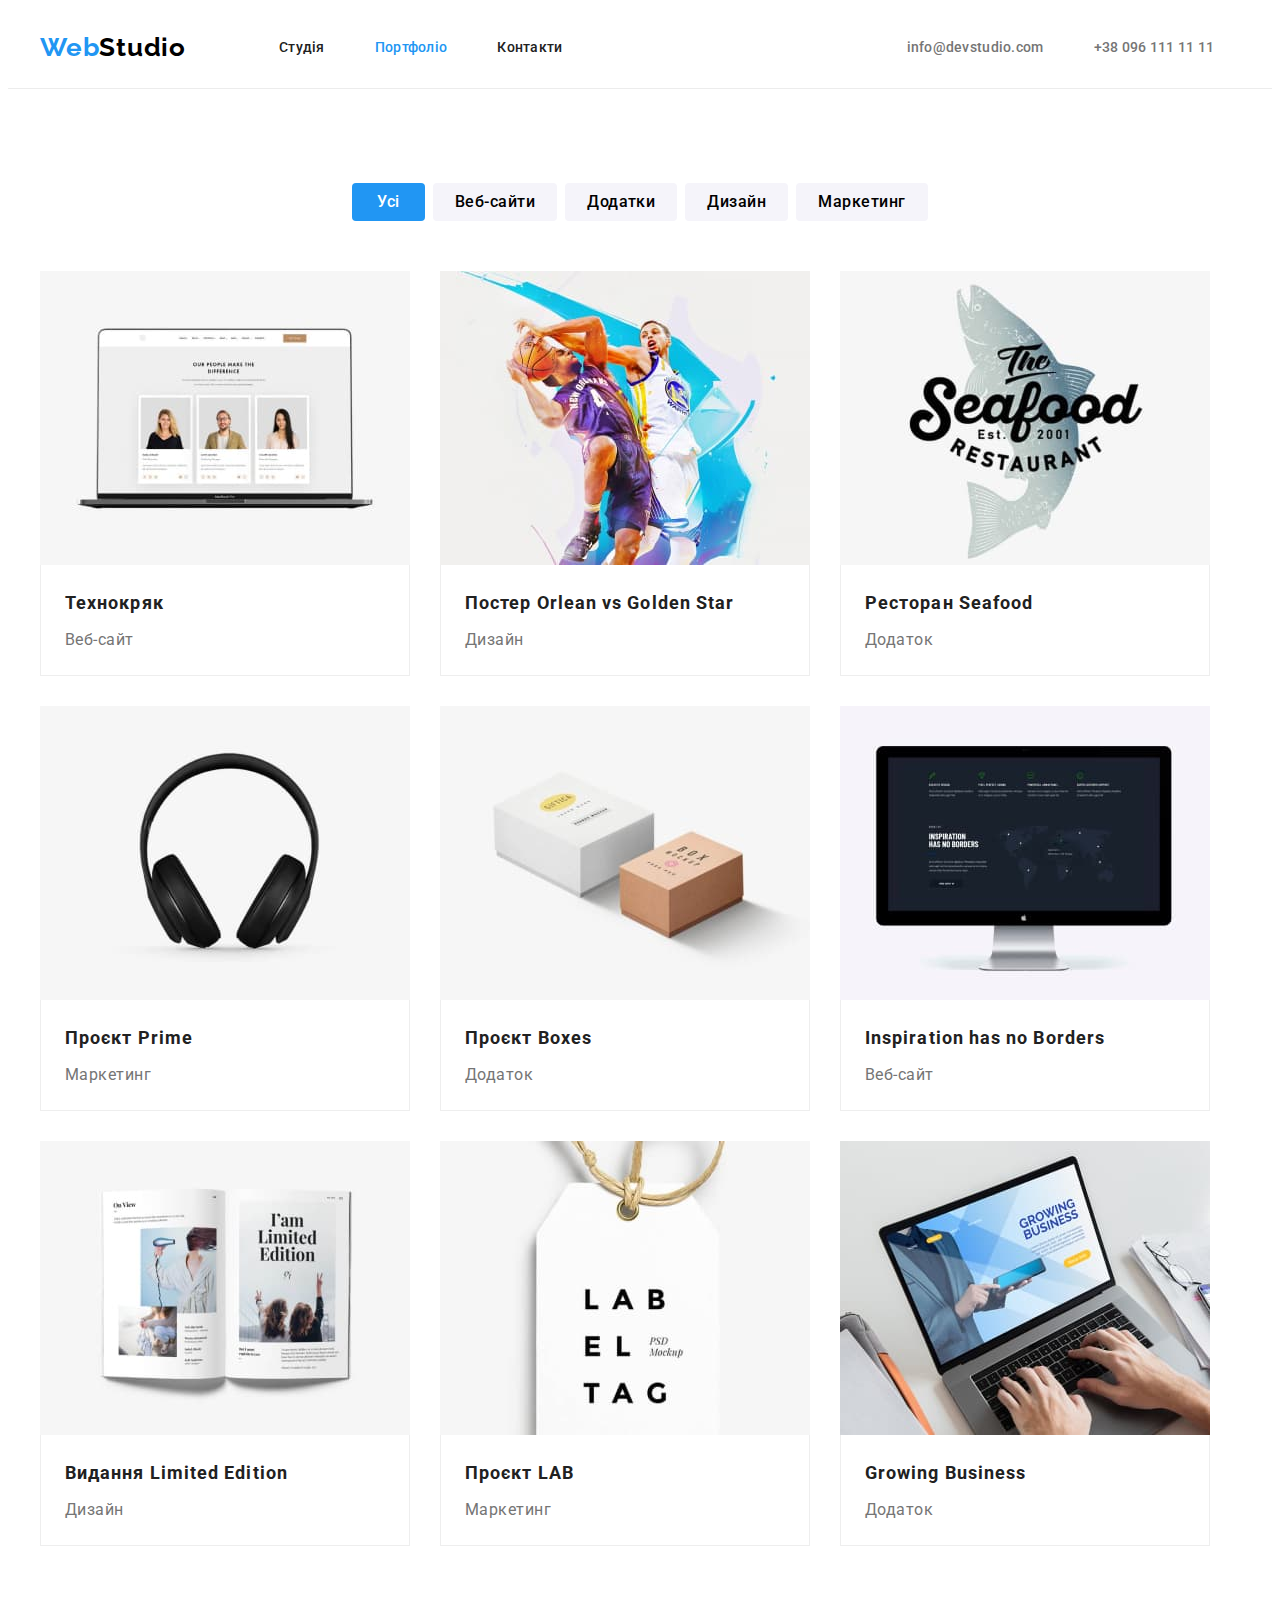
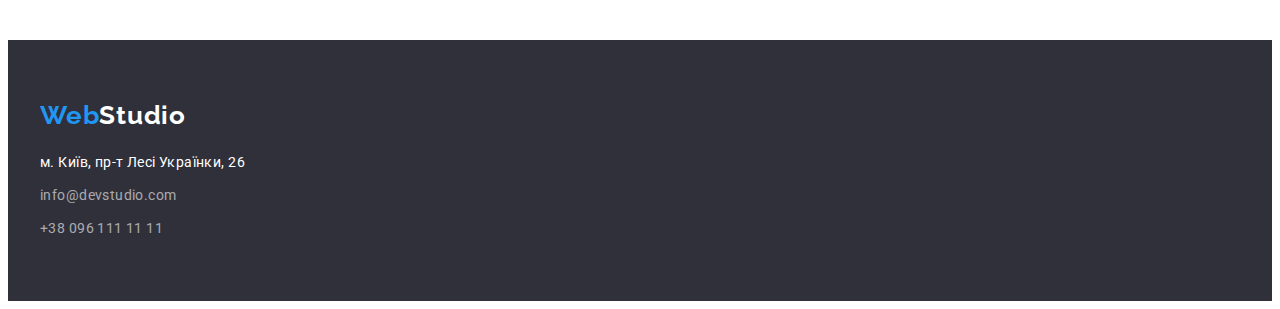
==== portfolio.html @ a52d56ad "first-file" ====
<!DOCTYPE html>
<html lang="uk">
  <head>
    <meta charset="UTF-8" />
    <meta http-equiv="X-UA-Compatible" content="IE=edge" />
    <meta name="viewport" content="width=device-width, initial-scale=1.0" />
    <title>Portfolio</title>
    <link rel="preconnect" href="https://fonts.googleapis.com" />
    <link rel="preconnect" href="https://fonts.gstatic.com" crossorigin />
    <link
      href="https://fonts.googleapis.com/css2?family=Raleway:wght@700&family=Roboto:wght@400;500;700;900&display=swap"
      rel="stylesheet"
    />
    <link
      rel="stylesheet"
      href="https://cdnjs.cloudflare.com/ajax/libs/modern-normalize/1.1.0/modern-normalize.min.css"
      integrity="sha512-wpPYUAdjBVSE4KJnH1VR1HeZfpl1ub8YT/NKx4PuQ5NmX2tKuGu6U/JRp5y+Y8XG2tV+wKQpNHVUX03MfMFn9Q=="
      crossorigin="anonymous"
      referrerpolicy="no-referrer"
    />
    <link rel="stylesheet" href="./css/styles.css" />
  </head>
  <body>
    <!--Header-->
    <header class="header">
      <div class="container navigation">
        <nav class="nav">
          <a class="header-logo" href="index.html"><span>Web</span>Studio</a>
          <ul class="header-nav list">
            <li class="item">
              <a class="header-item link" href="./index.html">Студія</a>
            </li>
            <li class="item">
              <a class="header-item link accent" href="./portfolio.html"
                >Портфоліо</a
              >
            </li>
            <li class="item">
              <a class="header-item link" href="">Контакти</a>
            </li>
          </ul>
        </nav>
        <ul class="header-list list">
          <li class="item">
            <a class="header-item-list link" href="mailto:info@devstudio.com"
              >info@devstudio.com</a
            >
          </li>
          <li class="item">
            <a class="header-item-list link" href="tel:+380961111111"
              >+38 096 111 11 11</a
            >
          </li>
        </ul>
      </div>
    </header>
    <!--Alinement-->
    <main>
      <section class="portfolio">
        <div class="container button">
          <h1 class="visually-hidden">Портфолио</h1>
          <ul class="button-list">
            <li class="btn-item">
              <button class="portfolio-btn fbtn" type="button">Усі</button>
            </li>
            <li class="btn-item">
              <button class="portfolio-btn" type="button">Веб-сайти</button>
            </li>
            <li class="btn-item">
              <button class="portfolio-btn" type="button">Додатки</button>
            </li>
            <li class="btn-item">
              <button class="portfolio-btn" type="button">Дизайн</button>
            </li>
            <li class="btn-item">
              <button class="portfolio-btn" type="button">Маркетинг</button>
            </li>
          </ul>
        </div>
        <div class="container">
          <ul class="portfolio-list">
            <li class="portfolio-item">
              <a class="portfolio-link" href="">
                <img src="./img/tehno.jpg" alt="макет веб-сайта" width="370" />
                <div class="link-text">
                  <h2 class="portfolio-title">Технокряк</h2>
                <p class="portfolio-text">Веб-сайт</p>
                </div>
              </a>
            </li>
            <li class="portfolio-item">
              <a class="portfolio-link" href="">
                <img
                  src="./img/poster.jpg"
                  alt="два баскетболісти"
                  width="370"
                />
                <div class="link-text">
                  <h2 class="portfolio-title">Постер Orlean vs Golden Star</h2>
                  <p class="portfolio-text">Дизайн</p></div>
              </a>
            </li>
            <li class="portfolio-item">
              <a class="portfolio-link" href="">
                <img
                  src="./img/seafood.jpg"
                  alt="логотип ресторана"
                  width="370"
                />
                <div class="link-text">
                  <h2 class="portfolio-title">Ресторан Seafood</h2>
                <p class="portfolio-text">Додаток</p>
                </div>
              </a>
            </li>
            <li class="portfolio-item">
              <a class="portfolio-link" href="">
                <img
                  src="./img/project-prime.jpg"
                  alt="навушники"
                  width="370"
                />
               <div class="link-text">
                <h2 class="portfolio-title">Проєкт Prime</h2>
                <p class="portfolio-text">Маркетинг</p>
               </div>
              </a>
            </li>
            <li class="portfolio-item">
              <a class="portfolio-link" href="">
                <img
                  src="./img/project-boxes.jpg"
                  alt="велика і маленька коробка"
                  width="370"
                />
                <div class="link-text">
                  <h2 class="portfolio-title">Проєкт Boxes</h2>
                <p class="portfolio-text">Додаток</p>
                </div>
              </a>
            </li>
            <li class="portfolio-item">
              <a class="portfolio-link" href="">
                <img
                  src="./img/inspiration.jpg"
                  alt="макет веб-сайта"
                  width="370"
                />
                <div class="link-text">
                  <h2 class="portfolio-title">Inspiration has no Borders</h2>
                <p class="portfolio-text">Веб-сайт</p>
                </div>
              </a>
            </li>
            <li class="portfolio-item">
              <a class="portfolio-link" href="">
                <img
                  src="./img/limited-edition.jpg"
                  alt="розгорнутий журнал"
                  width="370"
                />
                <div class="link-text">
                  <h2 class="portfolio-title">Видання Limited Edition</h2>
                <p class="portfolio-text">Дизайн</p>
                </div>
              </a>
            </li>
            <li class="portfolio-item">
              <a class="portfolio-link" href="">
                <img src="./img/project-lab.jpg" alt="бирка" width="370" />
                <div class="link-text">
                  <h2 class="portfolio-title">Проєкт LAB</h2>
                <p class="portfolio-text">Маркетинг</p>
                </div>
              </a>
            </li>
            <li class="portfolio-item">
              <a class="portfolio-link" href="">
                <img
                  src="./img/growing-business.jpg"
                  alt="Ноутбук"
                  width="370"
                />
                <div class="link-text">
                  <h2 class="portfolio-title">Growing Business</h2>
                <p class="portfolio-text">Додаток</p>
                </div>
              </a>
            </li>
          </ul>
        </div>
      </section>
    </main>
    <!--Footer-->
    <footer class="footer">
      <div class="container">
        <a class="footer-logo" href="./index.html" lang="en"
          ><span>Web</span>Studio</a
        >
        <address class="footer-address">
          <a
            class="footer-link map"
            href="https://goo.gl/maps/HF2iq81nu9bGhw1s8"
            target="_blank"
            >м. Київ, пр-т Лесі Українки, 26</a
          >
          <a class="footer-link clarity mail" href="mailto:info@devstudio.com"
            >info@devstudio.com</a
          >
          <a class="footer-link clarity" href="tel:+380961111111"
            >+38 096 111 11 11</a
          >
        </address>
      </div>
    </footer>
  </body>
</html>
---- css/styles.css ----
body {
  font-family: "Roboto", sans-serif;
  background-color: var(--backcolor-white);
  color: var(--color-title);
}

:root {
  --color-title: #212121;
  --color-text: #757575;
  --backcolor-grey: #2f303a;
  --color-accent: #2196f3;
  --text-white: #ffffff;
  --logo-header: #000000;
  --back-color: #f5f4fa;
  --backcolor-white: #ffffff;
  --color-clarity: rgba(255, 255, 255, 0.6);
  --color-button: #188ce8;
}
.container {
  width: 1200px;
  padding: 0px 15px;
  margin: 0px auto;
}

p,
h1,
h2,
h3,
h4,
h5,
h6 {
  margin: 0px;
}

ul,
ol {
  margin: 0px;
  padding-left: 0px;
  list-style: none;
}

a {
  color: currentColor;
  text-decoration: none;
}

img {
  display: block;
  height: auto;
  max-width: 100%;
}

/* --------------Header-------------- */

.navigation {
  display: flex;
  align-items: center;
}

.header {
  border-bottom: 1px solid #ececec;
}

.nav {
  display: flex;
  align-items: center;
  margin-right: 344px;
}

.header-nav {
  display: flex;
  gap: 50px;
}

.header-list .item + .item {
  margin-left: 50px;
}

.header-list {
  display: flex;
  align-items: center;
}

.list .link {
  display: block;
  padding-top: 32px;
  padding-bottom: 32px;
}

.header-logo {
  margin-right: 93px;
  padding-top: 24px;
  padding-bottom: 25px;
  font-family: "Raleway", sans-serif;
  font-weight: 700;
  font-size: 26px;
  line-height: 1.19;
  color: var(--logo-header);
  letter-spacing: 0.03em;
  text-decoration: none;
}

span {
  color: var(--color-accent);
}

.header-nav .header-item.accent {
  color: var(--color-accent);
}

.header-item {
  font-weight: 500;
  font-size: 14px;
  line-height: 1.14;
  letter-spacing: 0.02em;
  color: var(--color-title);
}

.header-item:hover,
.header-item:focus {
  color: var(--color-accent);
}
.header-item-list:hover,
.header-item-list:focus {
  color: var(--color-accent);
}

.header-item-list {
  font-weight: 500;
  font-size: 14px;
  line-height: 1.14;
  letter-spacing: 0.02em;
  color: var(--color-text);
}

/* -----------------Hero-------------- */

.hero {
  padding: 200px 0px;
  background-color: var(--backcolor-grey);
  text-align: center;
}

.hero-title {
  max-width: 696px;
  font-weight: 900;
  font-size: 44px;
  line-height: 1.36;
  letter-spacing: 0.06em;
  text-transform: uppercase;
  color: var(--text-white);
  margin-bottom: 30px;
  margin: 0px auto 30px auto;
}

.btn {
  display: inline-block;
  padding: 10px 32px;
  border-radius: 4px;
  min-width: 216px;
  border: 0px;
  text-align: center;
  font-family: "Roboto";
  font-weight: 700;
  font-size: 16px;
  line-height: 1.88;
  letter-spacing: 0.06em;
  color: var(--text-white);
  background-color: var(--color-accent);
  cursor: pointer;
}

.btn:hover,
.btn:focus {
  background-color: var(--color-button);
}

/* ---------------Feature---------------- */
.feature {
  padding-top: 94px;
  padding-bottom: 94px;
}

.feature-item {
  flex-basis: calc(100% - 90px / 4);
}

.feature-title {
  font-weight: 700;
  font-size: 14px;
  line-height: 1.14;
  letter-spacing: 0.03em;
  text-transform: uppercase;
  margin-bottom: 10px;
}

.feature-text {
  font-size: 14px;
  line-height: 1.71;
  letter-spacing: 0.03em;
  color: var(--color-text);
}

.feature-list {
  display: flex;
  gap: 30px;
}

/* -------------Projects--------------- */

.projects-title {
  font-weight: 700;
  font-size: 36px;
  line-height: 1.16;
  text-align: center;
  letter-spacing: 0.03em;
  margin-bottom: 50px;
}

.projects {
  padding-bottom: 94px;
}

.projects-list {
  display: flex;
  gap: 30px;
}

.projects-item {
  flex-basis: calc(100% -60px / 3);
}

/* -------------Team--------------- */

.team {
  background-color: var(--back-color);
  padding-top: 94px;
  padding-bottom: 94px;
}

.team-title {
  font-weight: 700;
  font-size: 36px;
  line-height: 1.17;
  text-align: center;
  letter-spacing: 0.03em;
  color: var(--color-title);
  margin-bottom: 50px;
}
.team-member {
  margin-bottom: 10px;
  padding-top: 30px;
  font-weight: 500;
  font-size: 16px;
  line-height: 1.19;
  text-align: center;
  letter-spacing: 0.03em;
  color: var(--color-title);
}
  
.team-link {
  flex-basis: calc(100% / 4 - 30px);
  background-color: #ffffff;
  border-radius: 0px 0px 4px 4px;

}

.team-text {
  padding-bottom: 30px;
  font-weight: 400;
  font-size: 16px;
  line-height: 1.19;
  text-align: center;
  letter-spacing: 0.03em;
  color: var(--color-text);
}
.team-list {
  display: flex;
  justify-content: space-between;
}

/* -------------Footer--------------- */

.footer {
  background-color: var(--backcolor-grey);
  padding-top: 60px;
  padding-bottom: 60px;
}

.footer-logo {
  display: inline-block;
  margin-bottom: 20px;
  font-family: "Raleway";
  font-weight: 700;
  font-size: 26px;
  line-height: 1.19;
  letter-spacing: 0.03em;
  color: var(--text-white);
}
.footer-link {
  color: var(--text-white);
}
.clarity {
  display: block;
  font-style: normal;
  font-size: 14px;
  line-height: 1.71;
  letter-spacing: 0.03em;
  color: var(--color-clarity);
}
.mail {
  margin-bottom: 9px;
}

.map {
  display: block;
  margin-bottom: 9px;
  font-style: normal;
  font-size: 14px;
  line-height: 1.71;
  letter-spacing: 0.03em;
}
.map:hover,
.map:focus {
  color: var(--color-accent);
}

.clarity:hover,
.clarity:focus {
  color: var(--color-accent);
}

/* --------------Alinement---------------- */

.visually-hidden {
  position: absolute;
  width: 1px;
  height: 1px;
  margin: -1px;
  border: 0;
  padding: 0;

  white-space: nowrap;
  clip-path: inset(100%);
  clip: rect(0 0 0 0);
  overflow: hidden;
}

.portfolio {
  padding-top: 94px;
  padding-bottom: 94px;
}

.button > .button-list {
  display: flex;
  margin-bottom: 50px;
  gap: 8px;
  justify-content: center;
}
.portfolio-btn {
  border: 0px;
  padding: 6px 22px;
  border-radius: 4px;
  font-family: "Roboto";
  font-weight: 500;
  font-size: 16px;
  line-height: 1.62;
  text-align: center;
  letter-spacing: 0.03em;
  background-color: var(--back-color);
  cursor: pointer;
}
.btn-item > .fbtn {
  padding: 6px 25px;
  background-color: var(--color-accent);
  color: var(--text-white);
}


.portfolio-btn:hover,
.portfolio-btn:focus {
  background-color: var(--color-accent);
  color: var(--text-white);
}

.portfolio-list {
  display: flex;
  flex-wrap: wrap;
  gap: 30px;
}

.portfolio-item {
  flex-basis: calc(100% / 3 - 30px);
}

.portfolio-title {
  font-weight: 700;
  font-size: 18px;
  line-height: 2;
  letter-spacing: 0.06em;
  color: var(--color-title);
  margin-bottom: 4px;
}
.portfolio-text {
  font-size: 16px;
  line-height: 1.88;
  letter-spacing: 0.03em;
  color: var(--color-text);
}

.link-text {
  border: 1px solid #eeeeee;
  border-top: none;
  padding: 20px 24px;
}
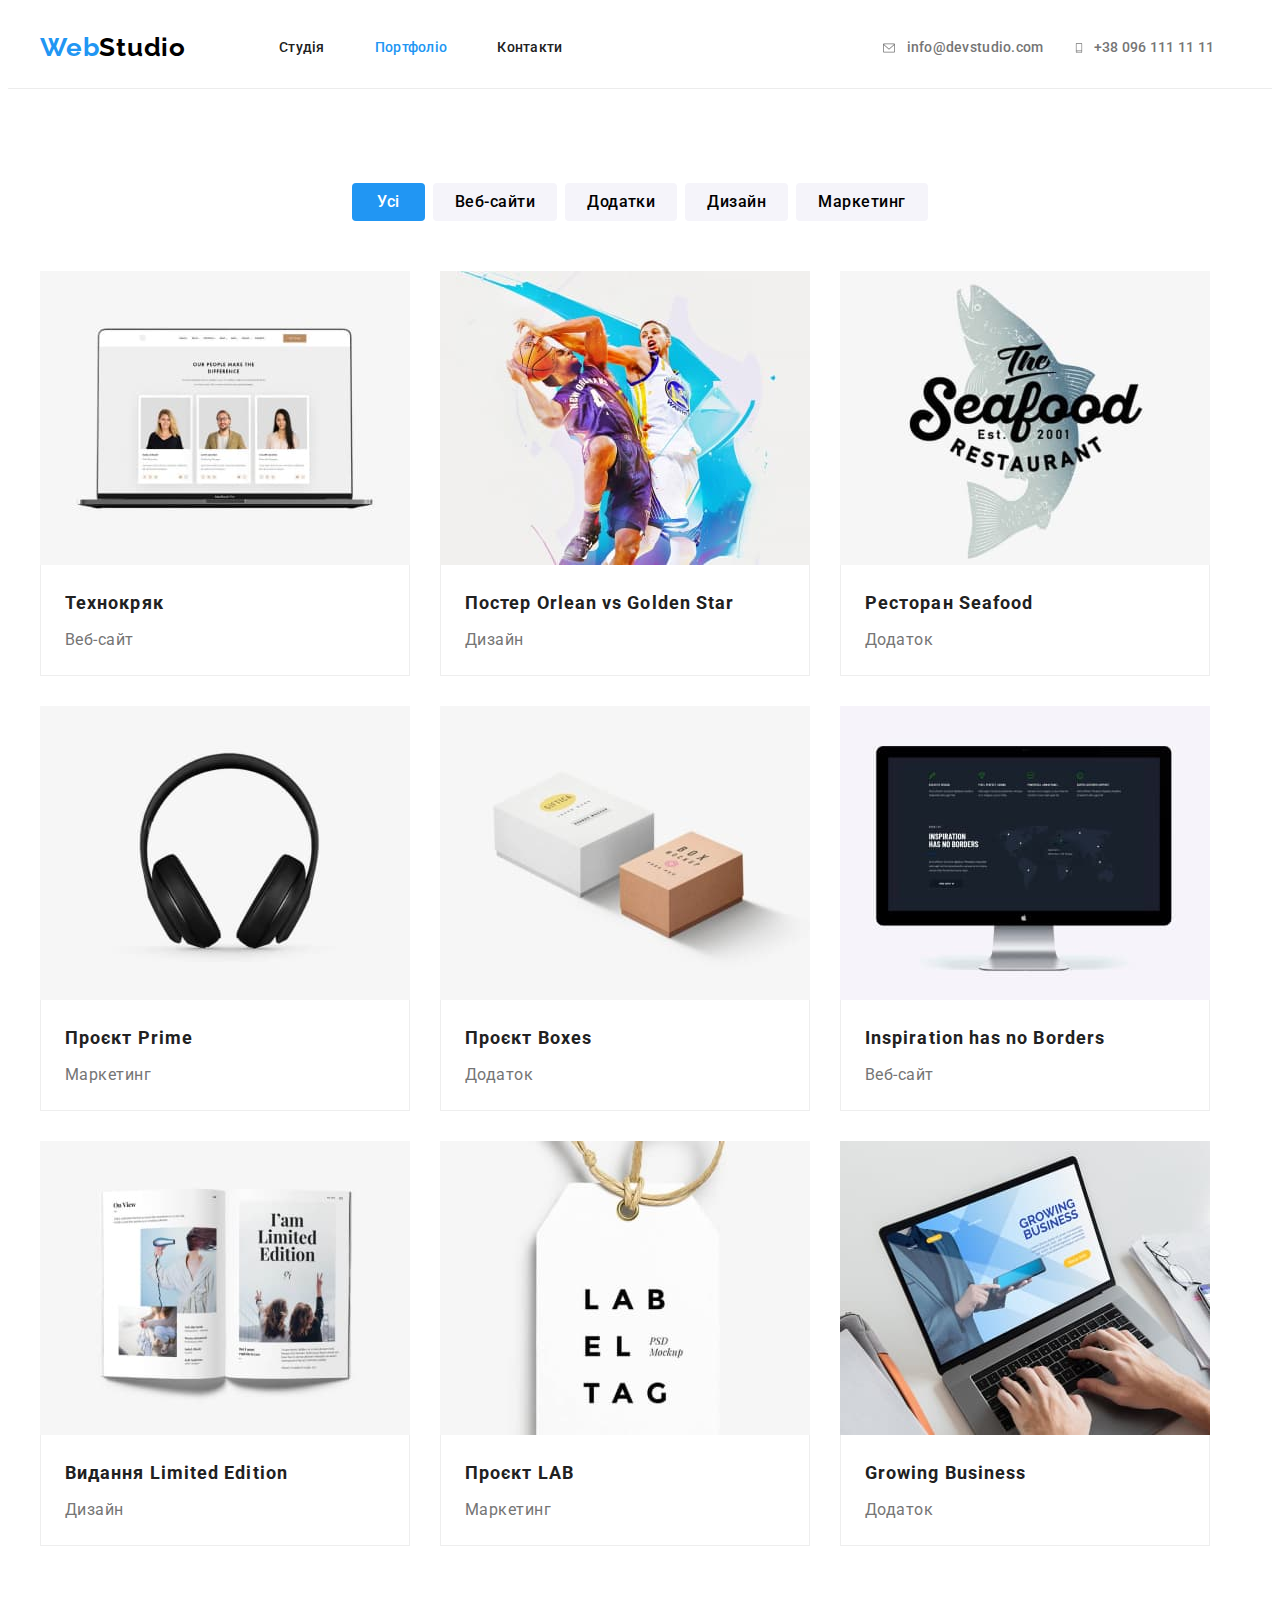
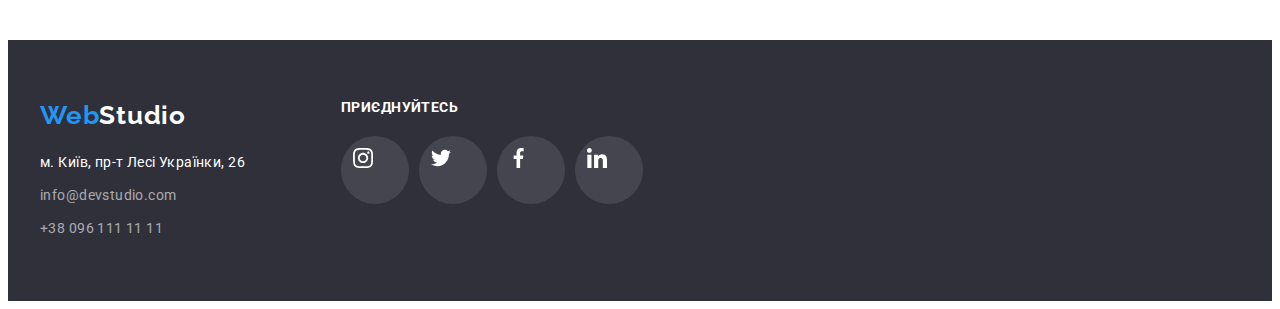
==== commit 68a3e0ca: "add svg. finish hw4" ====
--- a/portfolio.html
+++ b/portfolio.html
@@ -18,7 +18,7 @@
       crossorigin="anonymous"
       referrerpolicy="no-referrer"
     />
-    <link rel="stylesheet" href="./css/styles.css" />
+    <link rel="stylesheet" href="./css/styles.css"/>
   </head>
   <body>
     <!--Header-->
@@ -41,14 +41,21 @@
           </ul>
         </nav>
         <ul class="header-list list">
-          <li class="item">
-            <a class="header-item-list link" href="mailto:info@devstudio.com"
-              >info@devstudio.com</a
+          <li class="link-item">
+            <a class="header-item-list link mail" href="mailto:info@devstudio.com"
+              ><svg class="header-icon" width="16" height="12">
+                <use href="./img/symbol-defs.svg#icon-envelope"></use>
+              </svg>
+              
+              info@devstudio.com</a
             >
           </li>
-          <li class="item">
+          <li class="link-item">
             <a class="header-item-list link" href="tel:+380961111111"
-              >+38 096 111 11 11</a
+              ><svg class="header-icon" width="10" height="16">
+                <use href="./img/symbol-defs.svg#icon-smartphone"></use>
+              </svg>
+              +38 096 111 11 11</a
             >
           </li>
         </ul>
@@ -193,7 +200,8 @@
     </main>
     <!--Footer-->
     <footer class="footer">
-      <div class="container">
+      <div class="container footer-container">
+        <div class="address">
         <a class="footer-logo" href="./index.html" lang="en"
           ><span>Web</span>Studio</a
         >
@@ -205,13 +213,68 @@
             >м. Київ, пр-т Лесі Українки, 26</a
           >
           <a class="footer-link clarity mail" href="mailto:info@devstudio.com"
-            >info@devstudio.com</a
-          >
-          <a class="footer-link clarity" href="tel:+380961111111"
-            >+38 096 111 11 11</a
-          >
+          >info@devstudio.com</a
+        >
+        <a class="footer-link clarity" href="tel:+380961111111"
+          >+38 096 111 11 11</a
+        >
         </address>
       </div>
+      
+      <div class="join">
+        <h2 class="join-title">приєднуйтесь</h2>
+        <ul class="join-list">
+          <li class="join-link">
+            <a href="#" class="join-item">
+              <svg class="join-icon" width="20" height="20">
+                <use href="./img/symbol-defs.svg#icon-instagram"></use>
+              </svg>
+            </a>
+          </li>
+          <li class="join-link">
+            <a href="" class="join-item">
+              <svg class="join-icon" width="20" height="20">
+                <use href="./img/symbol-defs.svg#icon-twitter"></use>
+              </svg>
+            </a>
+          </li>
+          <li class="join-link">
+            <a href="" class="join-item">
+              <svg class="join-icon" width="20" height="20">
+                <use href="./img/symbol-defs.svg#icon-facebook"></use>
+              </svg>
+            </a>
+          </li>
+          <li class="join-link">
+            <a href="" class="join-item">
+              <svg class="join-icon" width="20" height="20">
+                <use href="./img/symbol-defs.svg#icon-linkedin"></use>
+              </svg>
+            </a>
+          </li>
+        </ul>
+      </div>
+    </div>
     </footer>
+   
+   
+   
+   
+   
+   
+   
+   
+   
+   
+   
+   
+   
+   
+   
+   
+   
+   
+   
+   
   </body>
 </html>
--- a/css/styles.css
+++ b/css/styles.css
@@ -64,27 +64,25 @@
 .nav {
   display: flex;
   align-items: center;
-  margin-right: 344px;
 }
 
 .header-nav {
   display: flex;
+  margin-right: 318px;
   gap: 50px;
 }
 
-.header-list .item + .item {
-  margin-left: 50px;
-}
-
 .header-list {
   display: flex;
-  align-items: center;
+  gap: 30px;
 }
 
 .list .link {
-  display: block;
+  display: flex;
+  align-items: center;
   padding-top: 32px;
   padding-bottom: 32px;
+  
 }
 
 .header-logo {
@@ -125,20 +123,48 @@
   color: var(--color-accent);
 }
 
+.link-item .mail {
+  margin-bottom: 0px;
+}
+
 .header-item-list {
+  margin-bottom: 0px;
   font-weight: 500;
   font-size: 14px;
   line-height: 1.14;
   letter-spacing: 0.02em;
   color: var(--color-text);
 }
+.link-item {
+  display: flex;
+  align-items: center;
+}
+
+.header-item-list > .header-icon {
+  margin-right: 10px;
+  fill: currentColor;
+}
+
 
 /* -----------------Hero-------------- */
 
 .hero {
   padding: 200px 0px;
   background-color: var(--backcolor-grey);
-  text-align: center;
+
+  background-image: linear-gradient(
+      to right,
+      rgba(47, 48, 58, 0.4),
+      rgba(47, 48, 58, 0.4)
+    ),
+    url(../img/baclground.jpg);
+  background-repeat: no-repeat;
+  max-width: 1600px;
+  max-height: 600px;
+  margin: 0 auto;
+  text-align: center;
+  background-position: center;
+  background-size: cover;
 }
 
 .hero-title {
@@ -175,6 +201,9 @@
   background-color: var(--color-button);
 }
 
+.hero {
+}
+
 /* ---------------Feature---------------- */
 .feature {
   padding-top: 94px;
@@ -184,6 +213,15 @@
 .feature-item {
   flex-basis: calc(100% - 90px / 4);
 }
+.feature-icon {
+  display: flex;
+  padding: 25px 100px;
+  width: 270px;
+  height: 120px;
+  background-color: #f5f4fa;
+  border-radius: 4px;
+  margin-bottom: 30px;
+}
 
 .feature-title {
   font-weight: 700;
@@ -204,6 +242,9 @@
 .feature-list {
   display: flex;
   gap: 30px;
+}
+.feature-icon {
+  fill: #000000;
 }
 
 /* -------------Projects--------------- */
@@ -257,16 +298,15 @@
   letter-spacing: 0.03em;
   color: var(--color-title);
 }
-  
+
 .team-link {
   flex-basis: calc(100% / 4 - 30px);
   background-color: #ffffff;
   border-radius: 0px 0px 4px 4px;
-
 }
 
 .team-text {
-  padding-bottom: 30px;
+  margin-bottom: 16px;
   font-weight: 400;
   font-size: 16px;
   line-height: 1.19;
@@ -277,6 +317,71 @@
 .team-list {
   display: flex;
   justify-content: space-between;
+}
+.team-link-icon {
+  display: block;
+  width: 44px;
+  height: 44px;
+  padding: 12px;
+}
+.team-list-icon {
+  display: flex;
+  align-items: center;
+  justify-content: center;
+  gap: 10px;
+  padding-left: 32px;
+  padding-right: 32px;
+  padding-bottom: 30px;
+}
+.team-icon .icon {
+  fill: #afb1b8;
+}
+
+.team-link-icon:hover,
+.team-link-icon:focus {
+  border-radius: 50%;
+  background-color: #2196f3;
+}
+.team-icon:hover .icon,
+.team-icon:focus .icon {
+  fill: #ffffff;
+}
+
+/* -------------Client--------------- */
+
+.client {
+  padding-top: 94px;
+  padding-bottom: 94px;
+}
+
+.client-list {
+  display: flex;
+  gap: 30px;
+  justify-content: center;
+}
+
+.client-link {
+  display: flex;
+  justify-content: center;
+  align-items: center;
+  border: 1px solid #afb1b8;
+  border-radius: 4px;
+  width: 170px;
+  height: 92px;
+}
+.client-group {
+  fill: #afb1b8;
+}
+
+.client-link:hover .client-group,
+.client-link:focus .client-group {
+  fill: var(--color-accent);
+}
+
+.client-link:hover,
+.client-link:focus {
+  border: 1px solid var(--color-accent);
+  cursor: pointer;
 }
 
 /* -------------Footer--------------- */
@@ -285,6 +390,7 @@
   background-color: var(--backcolor-grey);
   padding-top: 60px;
   padding-bottom: 60px;
+  margin: 0 auto;
 }
 
 .footer-logo {
@@ -328,6 +434,63 @@
 .clarity:hover,
 .clarity:focus {
   color: var(--color-accent);
+}
+
+.footer-address {
+  display: block;
+  width: 231px;
+}
+.footer-container {
+  display: flex;
+}
+.address {
+  flex-direction: column;
+  margin-right: 70px;
+}
+
+/* --------------Join---------------------- */
+
+.join {
+  display: flex;
+  flex-direction: column;
+}
+
+.join-title {
+  margin-bottom: 20px;
+  font-weight: 700;
+  font-size: 14px;
+  line-height: 1.14;
+  letter-spacing: 0.03em;
+  text-transform: uppercase;
+  color: #ffffff;
+}
+
+.join-list {
+  display: flex;
+  gap: 10px;
+}
+
+.join-link {
+  display: flex;
+  justify-content: center;
+  align-items: center;
+}
+
+.join-item {
+  background: rgba(255, 255, 255, 0.1);
+  border-radius: 50%;
+  width: 44px;
+  height: 44px;
+  padding: 12px;
+}
+
+.join-icon {
+  fill: var(--text-white);
+}
+
+.join-item:hover,
+.join-item:focus {
+  background-color: var(--color-accent);
 }
 
 /* --------------Alinement---------------- */
@@ -376,7 +539,6 @@
   color: var(--text-white);
 }
 
-
 .portfolio-btn:hover,
 .portfolio-btn:focus {
   background-color: var(--color-accent);
@@ -413,3 +575,9 @@
   border-top: none;
   padding: 20px 24px;
 }
+
+.portfolio-item:hover,
+.portfolio-item:focus {
+  box-shadow: 0px 4px 4px rgba(0, 0, 0, 0.25), 0px 4px 4px rgba(0, 0, 0, 0.25),
+    1px 4px 6px rgba(0, 0, 0, 0.16);
+}
